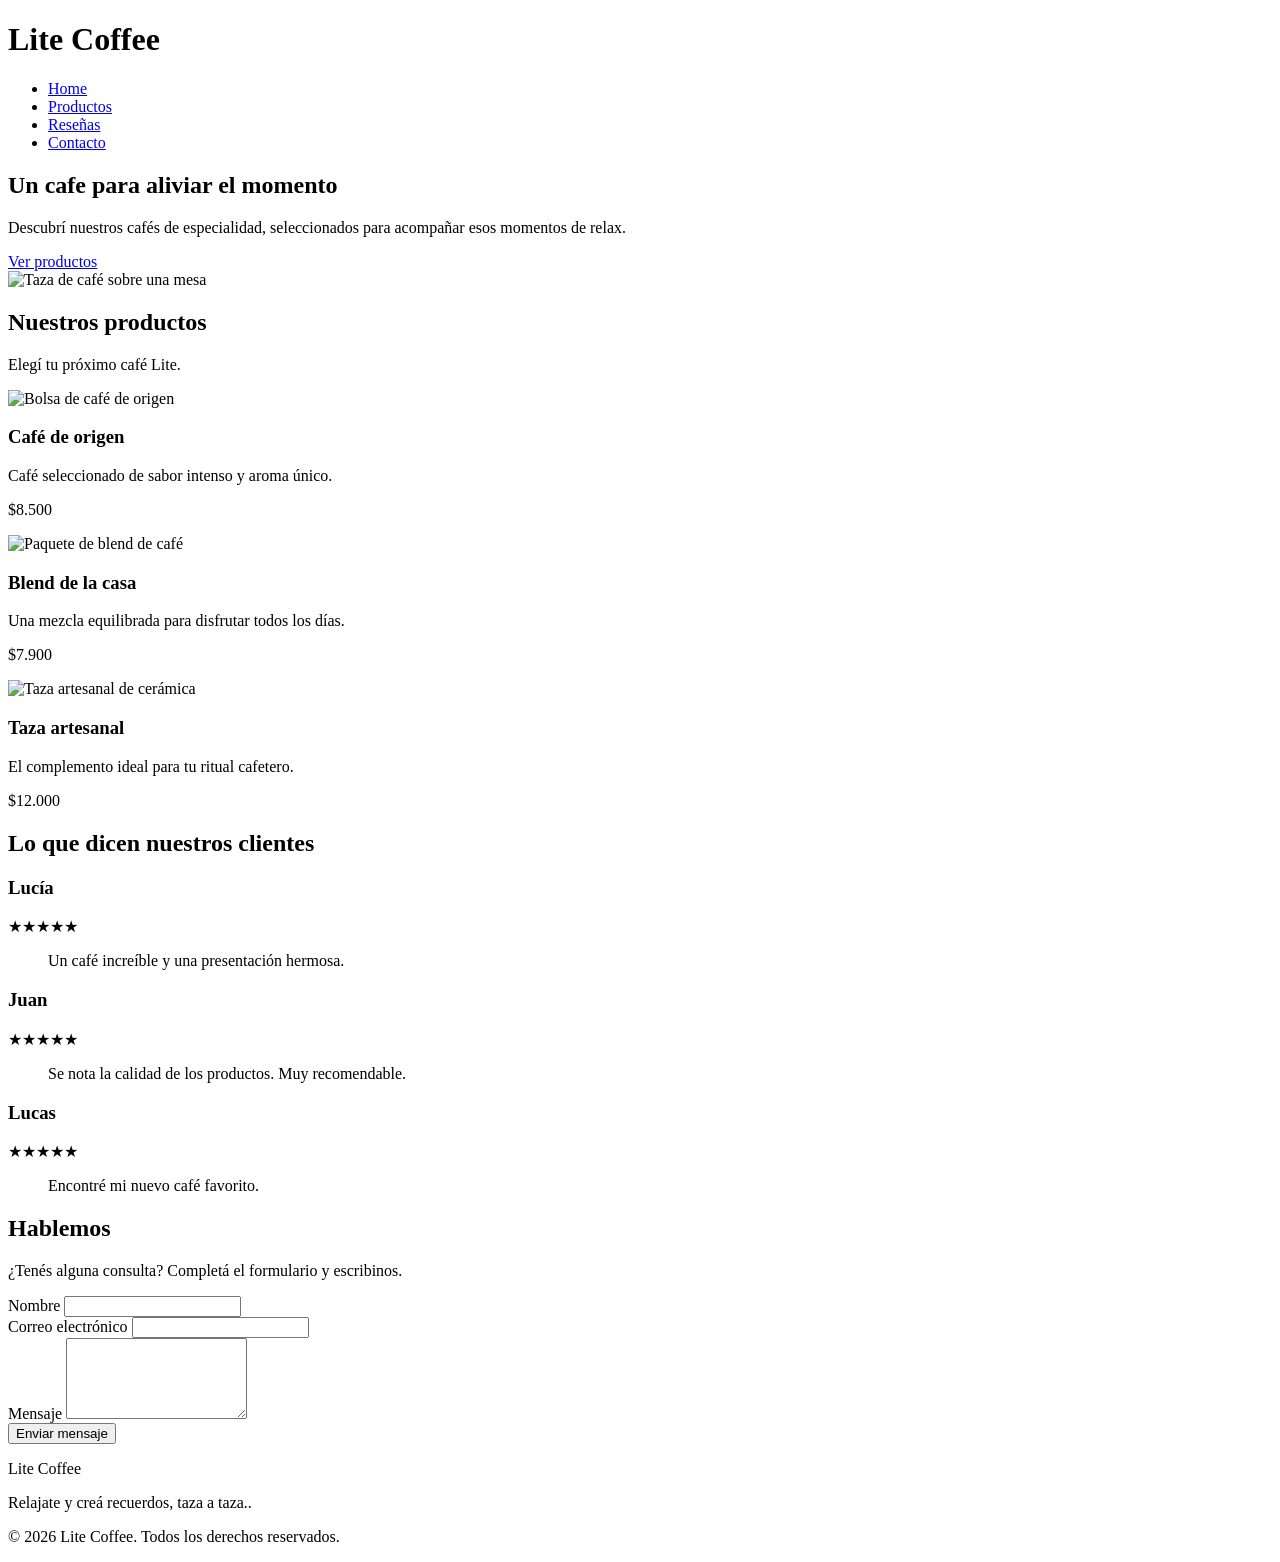
==== index.html @ 4a25fc3e "esqueleto html hecho" ====
<!DOCTYPE html>
<html lang="en">
<head>
    <meta charset="UTF-8">
    <meta name="viewport" content="width=device-width, initial-scale=1.0">
    <title>Lite Coffee, Cafes para aliviar el momento</title>
    <!-- Archivo CSS externo -->
    <link rel="stylesheet" href="styles.css">
</head>

<body>

    <header>
        <h1>Lite Coffee</h1>
        <nav>
            <ul>
                <li><a href="#home">Home</a></li>
                <li><a href="#productos">Productos</a></li>
                <li><a href="#resenas">Reseñas</a></li>
                <li><a href="#contacto">Contacto</a></li>
            </ul>
        </nav>
    </header>
    <main>
        <section id="home" class="home">
            <div class="home contenido">
                <h1>Un cafe para aliviar el momento</h1>
                <p>
                    Descubrí nuestros cafés de especialidad,
                    seleccionados para acompañar esos momentos de relax.
                </p>

                <a href="#productos" class="boton">
                    Ver productos
                </a>
            </div>

            <div class="inicio-imagen">
                <img src="img/cafe-portada.jpg"
                    alt="Taza de café sobre una mesa">
            </div>


        <!-- PRODUCTOS: SE ORGANIZARÁ CON FLEXBOX -->
        <section id="productos" class="productos">
            <h2>Nuestros productos</h2>

            <p>Elegí tu próximo café Lite.</p>

            <div class="productos-container">

                <article class="card">
                    <img src="img/cafe-origen.jpg"
                        alt="Bolsa de café de origen">

                    <div class="card-contenido">
                        <h3>Café de origen</h3>
                        <p>Café seleccionado de sabor intenso y aroma único.</p>
                        <p class="precio">$8.500</p>
                    </div>
                </article>

                <article class="card">
                    <img src="img/blend-casa.jpg"
                        alt="Paquete de blend de café">

                    <div class="card-contenido">
                        <h3>Blend de la casa</h3>
                        <p>Una mezcla equilibrada para disfrutar todos los días.</p>
                        <p class="precio">$7.900</p>
                    </div>
                </article>

                <article class="card">
                    <img src="img/taza.jpg"
                        alt="Taza artesanal de cerámica">

                    <div class="card-contenido">
                        <h3>Taza artesanal</h3>
                        <p>El complemento ideal para tu ritual cafetero.</p>
                        <p class="precio">$12.000</p>
                    </div>
                </article>

            </div>
        </section>


        <!-- RESEÑAS: SE ORGANIZARÁ CON CSS GRID -->
        <section id="resenas" class="resenas">
            <h2>Lo que dicen nuestros clientes</h2>

            <div class="resenas-container">

                <article class="resena">
                    <h3>Lucía</h3>
                    <p>★★★★★</p>
                    <blockquote>
                        Un café increíble y una presentación hermosa.
                    </blockquote>
                </article>

                <article class="resena">
                    <h3>Juan</h3>
                    <p>★★★★★</p>
                    <blockquote>
                        Se nota la calidad de los productos. Muy recomendable.
                    </blockquote>
                </article>

                <article class="resena">
                    <h3>Lucas</h3>
                    <p>★★★★★</p>
                    <blockquote>
                        Encontré mi nuevo café favorito.
                    </blockquote>
                </article>

            </div>
        </section>


        <!-- CONTACTO: FORMULARIO CON FORMSPREE -->
        <section id="contacto" class="contacto">
            <h2>Hablemos</h2>

            <p>
                ¿Tenés alguna consulta? Completá el formulario
                y escribinos.
            </p>

            <form action="https://formspree.io/f/TU_ID"
                method="POST">

                <div class="campo">
                    <label for="nombre">Nombre</label>
                    <input type="text"
                        id="nombre"
                        name="nombre"
                        required>
                </div>

                <div class="campo">
                    <label for="email">Correo electrónico</label>
                    <input type="email"
                        id="email"
                        name="email"
                        required>
                </div>

                <div class="campo">
                    <label for="mensaje">Mensaje</label>
                    <textarea id="mensaje"
                            name="mensaje"
                            rows="5"
                            required></textarea>
                </div>

                <button type="submit">Enviar mensaje</button>

            </form>
        </section>

    </main>


    <!-- PIE DE PÁGINA -->
    <footer>
        <p class="logo">Lite Coffee</p>

        <p>Relajate y creá recuerdos, taza a taza..</p>

        <p>&copy; 2026 Lite Coffee. Todos los derechos reservados.</p>
    </footer>

</body>

</html>
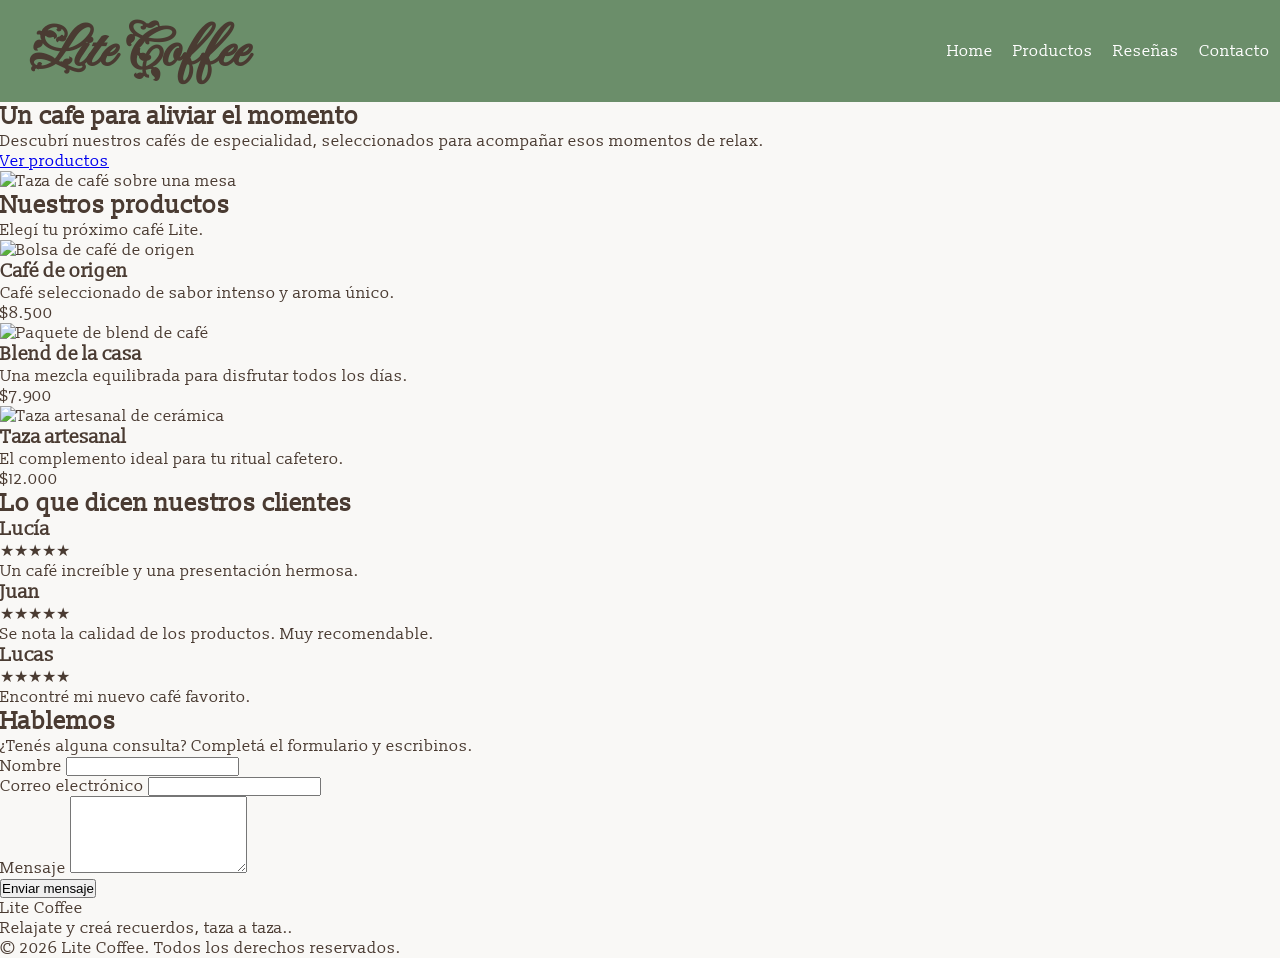
==== commit f4d672bc: "Hecho header" ====
--- a/index.html
+++ b/index.html
@@ -6,6 +6,10 @@
     <title>Lite Coffee, Cafes para aliviar el momento</title>
     <!-- Archivo CSS externo -->
     <link rel="stylesheet" href="styles.css">
+    <!-- Archivo Google fonts externo -->
+    <link rel="preconnect" href="https://fonts.googleapis.com">
+    <link rel="preconnect" href="https://fonts.gstatic.com" crossorigin>
+    <link href="https://fonts.googleapis.com/css2?family=Fleur+De+Leah&family=Slabo+13px&display=swap" rel="stylesheet">
 </head>
 
 <body>
--- a/styles.css
+++ b/styles.css
@@ -0,0 +1,55 @@
+:root {
+    --color-fondo: #F9F8F6;
+    --color-texto: #4A3B32;
+    --color-acento: #6B8E6A;
+    --color-secundario: #C88A58;
+    --color-blanco: #FFFFFF;
+}
+.slabo-13px-regular {
+    font-family: "Slabo 13px", serif;
+    font-weight: 400;
+    font-style: normal;
+}
+.fleur-de-leah-regular {
+  font-family: "Fleur De Leah", cursive;
+  font-weight: 400;
+  font-style: normal;
+}
+
+*{
+    box-sizing:border-box;
+    margin: 0;
+    padding: 0;
+}
+
+body{
+    background-color: var(--color-fondo);
+    font-family: "Slabo 13px";
+    color: var(--color-texto);
+}
+/*Header y nav*/
+
+header{
+    background-color: var(--color-acento);
+    display:flex;
+    justify-content: space-between;
+    align-items:center;
+    padding: 10px;
+}
+header h1{
+    font-family: "Fleur De Leah";
+    font-size: 60px;
+    padding-left: 20px;
+}
+header nav ul{
+    display:flex;
+    list-style:none;
+    gap: 20px;
+}
+header nav a{
+    text-decoration: none;
+    color: var(--color-blanco);
+}
+header nav a:hover {
+    color: var(--color-texto);
+}
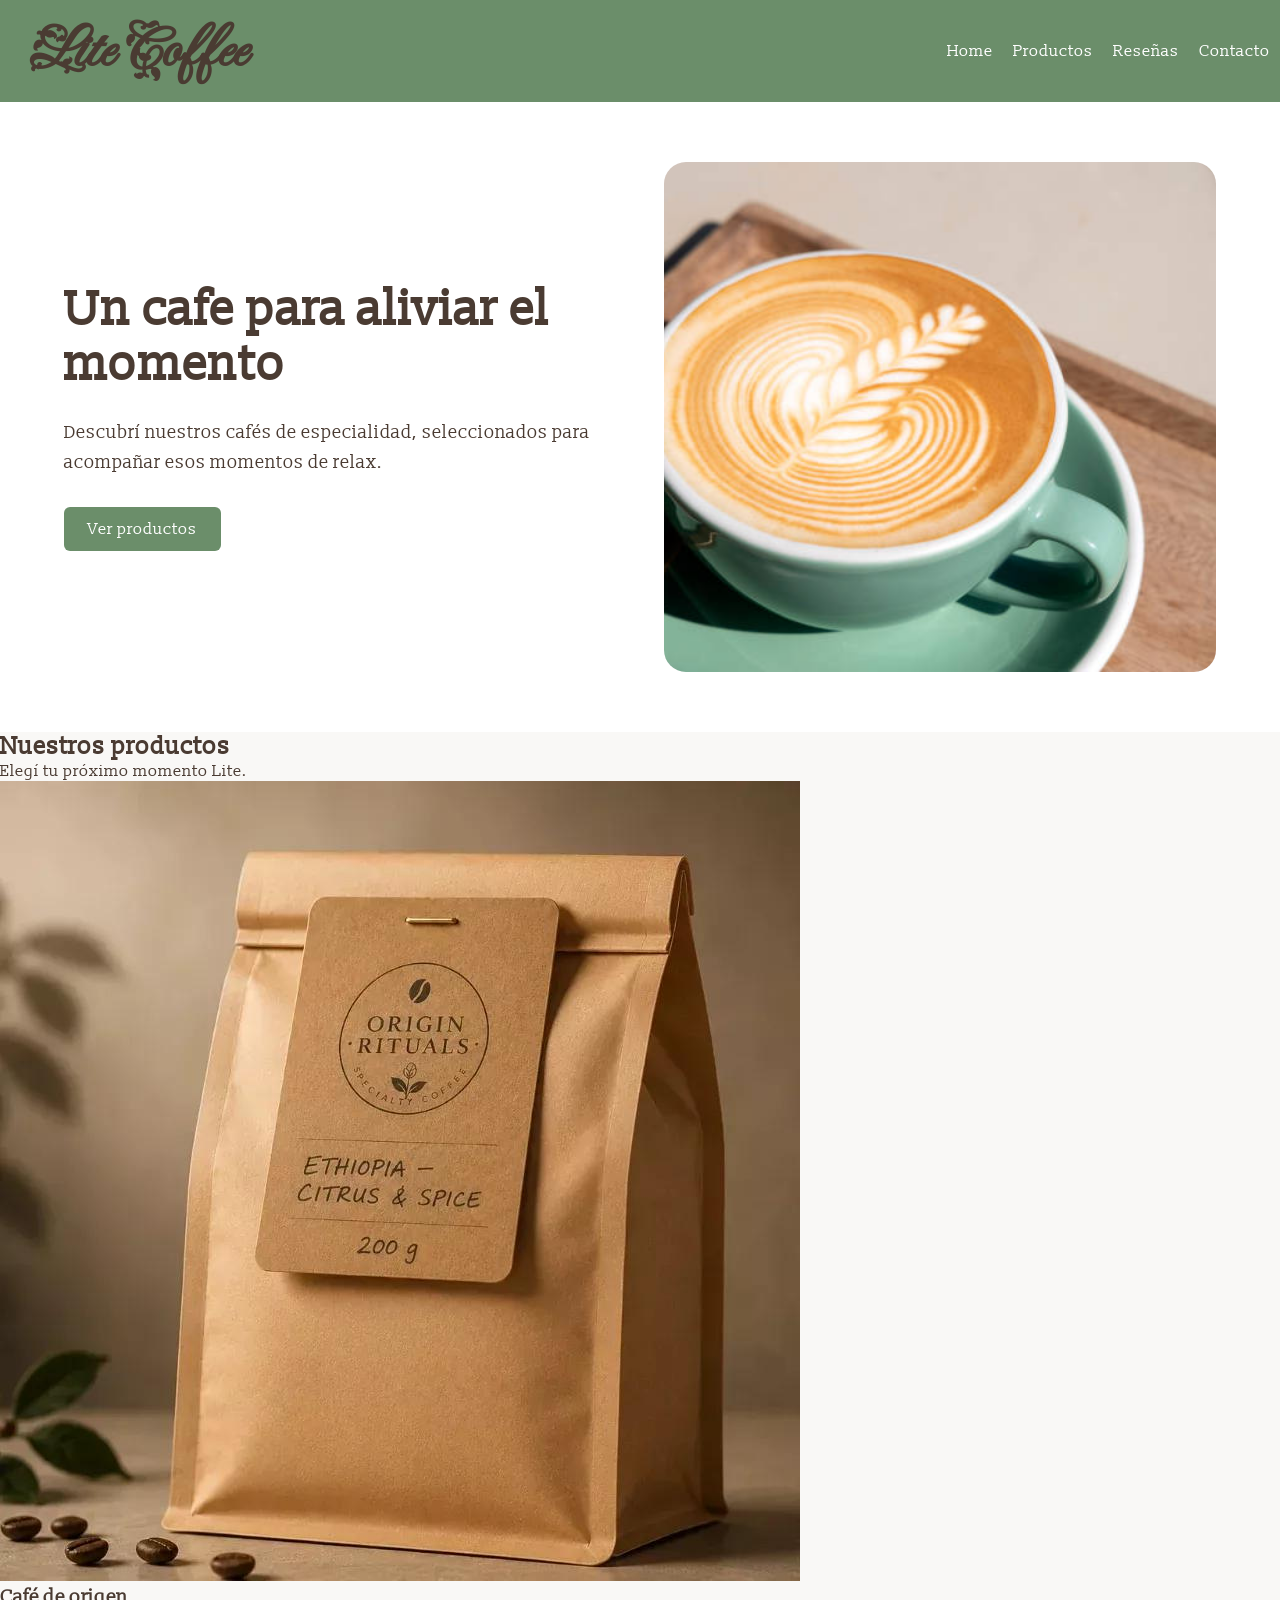
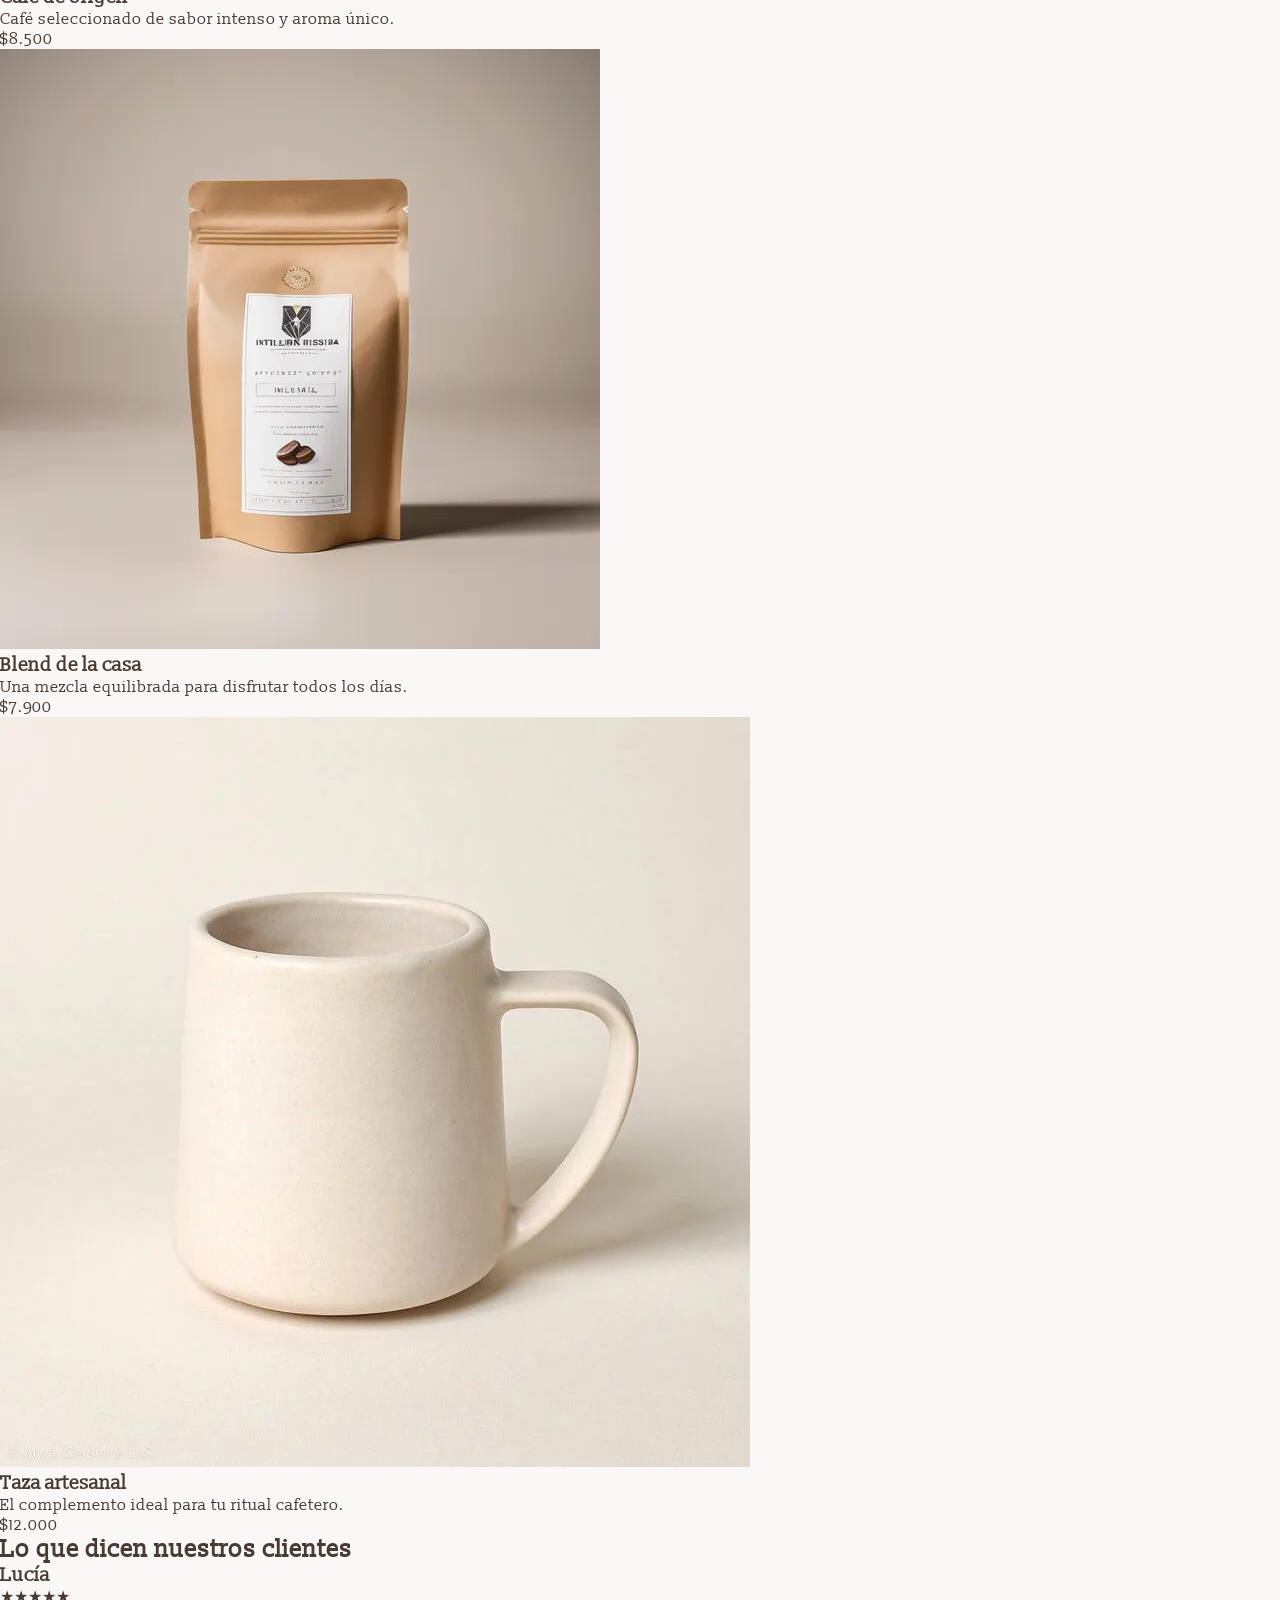
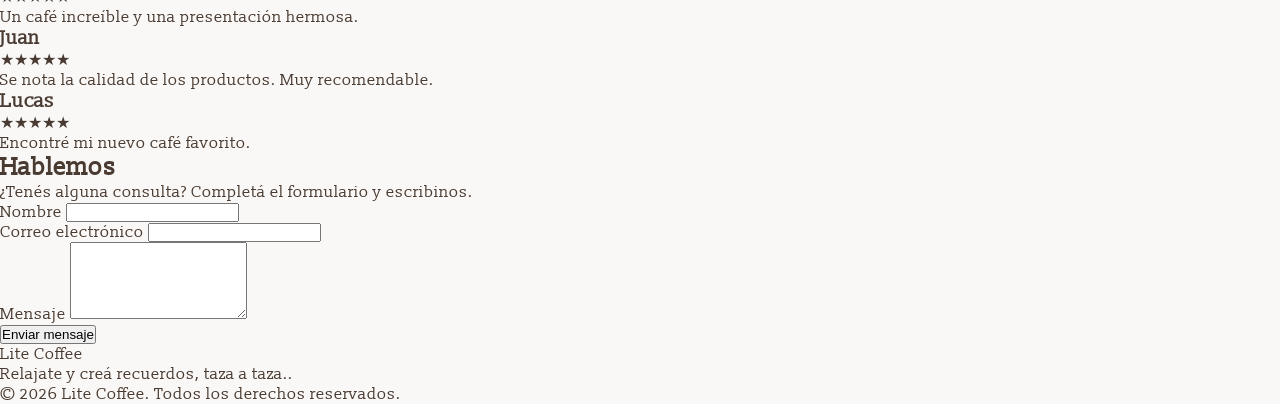
==== commit 8185661d: "Agregada seccion de home" ====
--- a/index.html
+++ b/index.html
@@ -26,32 +26,35 @@
         </nav>
     </header>
     <main>
-        <section id="home" class="home">
-            <div class="home contenido">
-                <h1>Un cafe para aliviar el momento</h1>
-                <p>
-                    Descubrí nuestros cafés de especialidad,
-                    seleccionados para acompañar esos momentos de relax.
-                </p>
+        
+            <section id="home" class="home">
+                <div class="home_contenedor">
+                    <div class="home_contenido">
+                        <h1>Un cafe para aliviar el momento</h1>
+                        <p>
+                            Descubrí nuestros cafés de especialidad,
+                            seleccionados para acompañar esos momentos de relax.
+                        </p>
 
-                <a href="#productos" class="boton">
-                    Ver productos
-                </a>
-            </div>
+                        <a href="#productos" class="boton">
+                            Ver productos
+                        </a>
+                    </div>
 
-            <div class="inicio-imagen">
-                <img src="img/cafe-portada.jpg"
-                    alt="Taza de café sobre una mesa">
-            </div>
-
+                    <div class="inicio_imagen">
+                        <img src="img/cafe-portada.jpg"
+                            alt="Taza de café sobre una mesa">
+                    </div>
+                </div>
+            </section>
 
         <!-- PRODUCTOS: SE ORGANIZARÁ CON FLEXBOX -->
         <section id="productos" class="productos">
             <h2>Nuestros productos</h2>
 
-            <p>Elegí tu próximo café Lite.</p>
+            <p class="subtitulo">Elegí tu próximo momento Lite.</p>
 
-            <div class="productos-container">
+            <div class="productos_container">
 
                 <article class="card">
                     <img src="img/cafe-origen.jpg"
--- a/styles.css
+++ b/styles.css
@@ -16,7 +16,7 @@
   font-style: normal;
 }
 
-*{
+* {
     box-sizing:border-box;
     margin: 0;
     padding: 0;
@@ -27,6 +27,7 @@
     font-family: "Slabo 13px";
     color: var(--color-texto);
 }
+
 /*Header y nav*/
 
 header{
@@ -52,4 +53,60 @@
 }
 header nav a:hover {
     color: var(--color-texto);
-}+}
+
+/* Home */
+
+.home {
+    background-color: var(--color-blanco);
+}
+
+.home_contenedor {
+    display: flex;
+    justify-content: space-between;
+    align-items: center;
+    gap: 48px;
+
+    max-width: 1200px;
+    min-height: 70vh;
+    margin: 0 auto;
+    padding: 48px 24px;
+}
+
+.home_contenido {
+    flex: 1;
+}
+
+.home_contenido h1 {
+    font-size: 48px;
+    line-height: 1.15;
+    margin-bottom: 24px;
+}
+
+.home_contenido p {
+    font-size: 18px;
+    line-height: 1.7;
+    margin-bottom: 28px;
+}
+
+.boton {
+    display: inline-block;
+    background-color: var(--color-acento);
+    color: var(--color-blanco);
+    text-decoration: none;
+    padding: 12px 24px;
+    border-radius: 6px;
+}
+
+.inicio_imagen {
+    flex: 1;
+    min-width: 0;
+}
+
+.inicio_imagen img {
+    display: block;
+    width: 100%;
+    height: 510px;
+    object-fit: cover;
+    border-radius: 22px;
+}
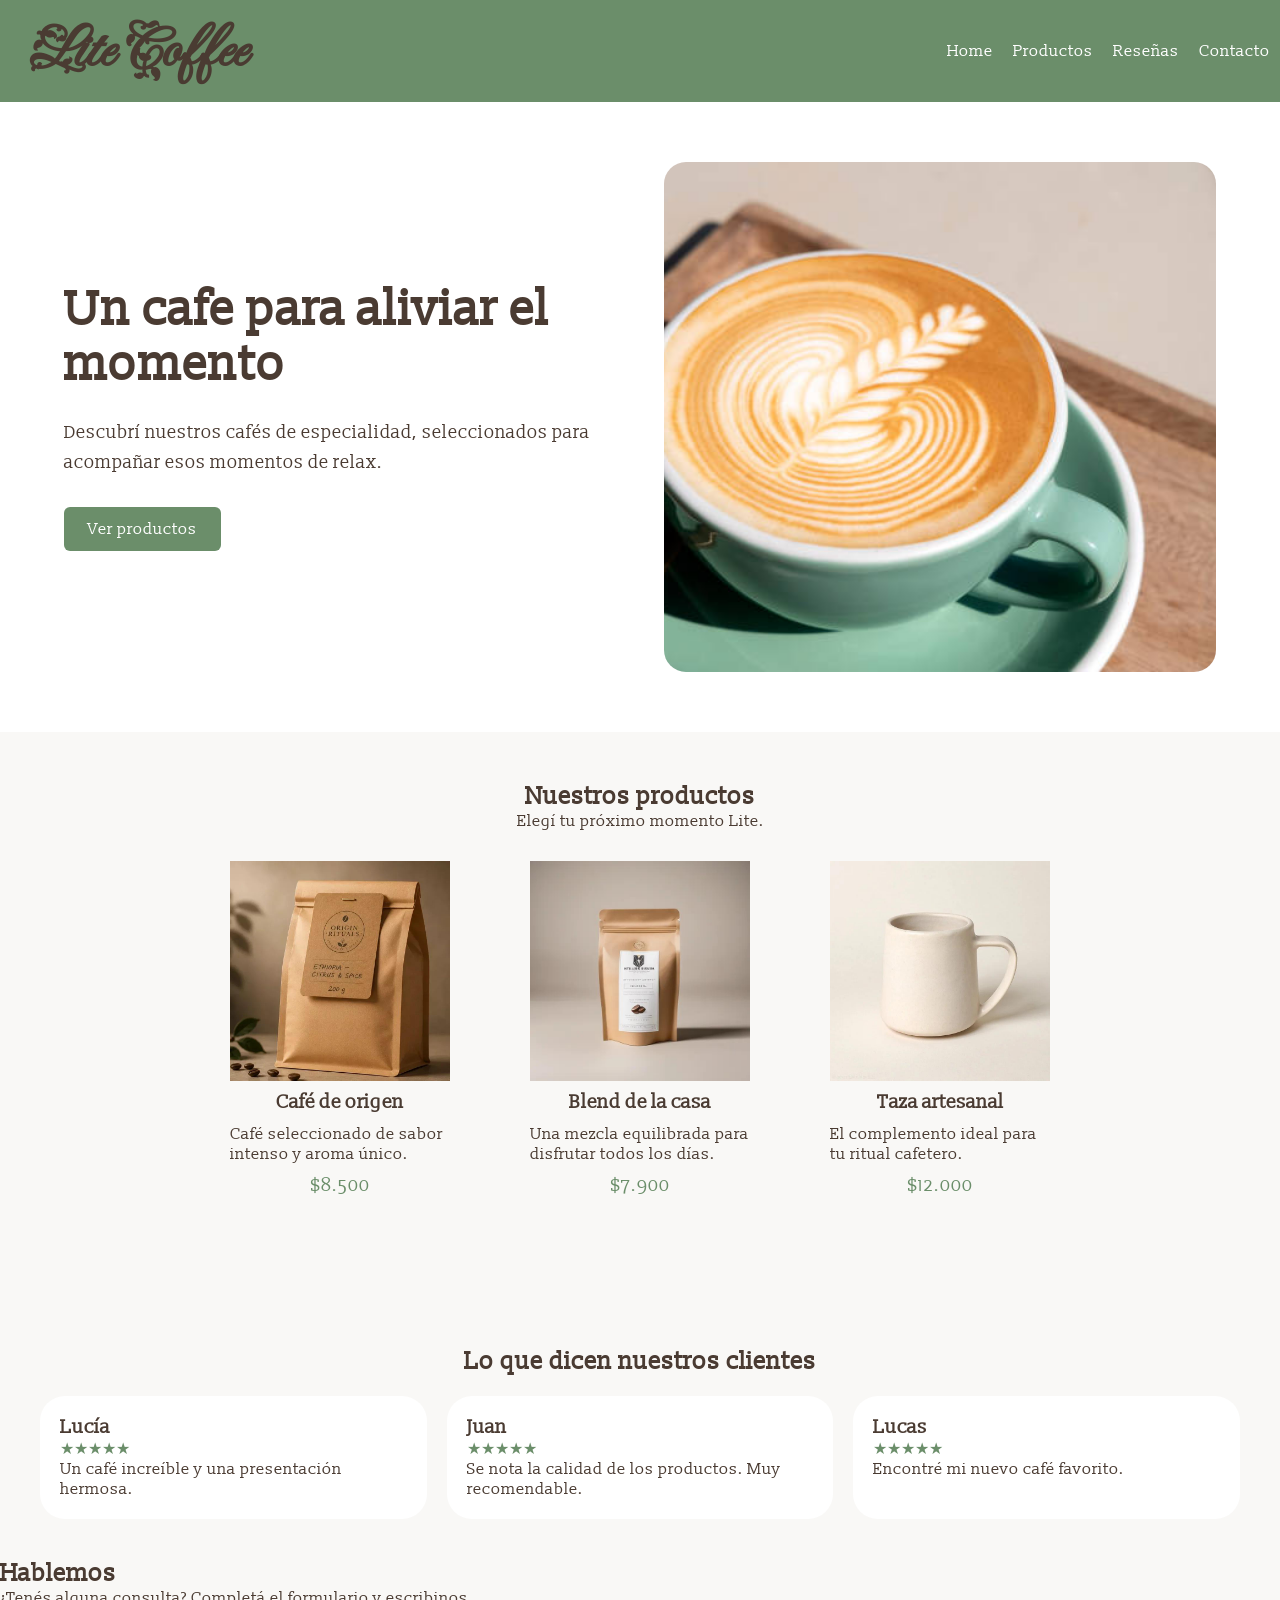
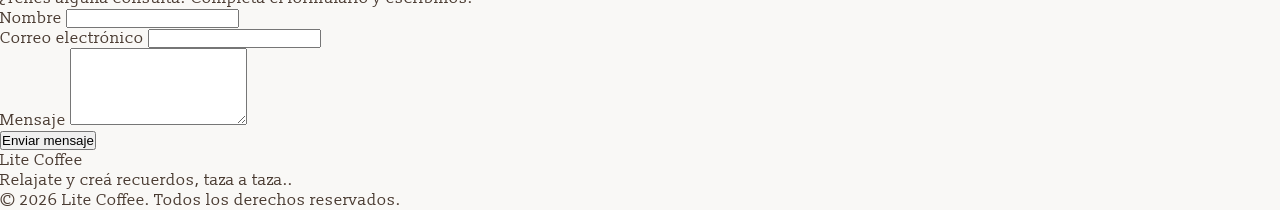
==== commit f4e037c2: "Productos y reseñas terminados + animaciones simples" ====
--- a/index.html
+++ b/index.html
@@ -1,5 +1,5 @@
 <!DOCTYPE html>
-<html lang="en">
+<html lang="es">
 <head>
     <meta charset="UTF-8">
     <meta name="viewport" content="width=device-width, initial-scale=1.0">
@@ -97,7 +97,7 @@
         <section id="resenas" class="resenas">
             <h2>Lo que dicen nuestros clientes</h2>
 
-            <div class="resenas-container">
+            <div class="resenas_container">
 
                 <article class="resena">
                     <h3>Lucía</h3>
--- a/styles.css
+++ b/styles.css
@@ -110,3 +110,78 @@
     object-fit: cover;
     border-radius: 22px;
 }
+/*Productos*/
+.productos{
+    padding-bottom: 50px;
+    padding-top: 50px;
+}
+.productos h2{
+    text-align: center;
+}
+.subtitulo{
+    text-align: center;
+}
+.productos_container{
+    justify-content: center;
+    display: flex;
+    gap: 20px;
+    flex-wrap: wrap;
+}
+.card{
+    padding: 30px;
+    width: 280px;
+}
+.card img {
+    display: block;
+    width: 100%;
+    height: 220px;
+    object-fit: cover;
+}
+/*Productos animaciones*/
+.card img{
+    transition: transform 0.3s ease; 
+}
+.card img:hover {
+    transform: scale(1.1); 
+}
+.card:hover{
+    color:#6B8E6A;
+}
+/*Productos animaciones*/
+
+.card h3{
+    text-align: center;
+    padding: 10px;
+}
+.precio{
+    text-align: center;
+    padding: 10px;
+    color: var(--color-acento);
+    font-size: large;
+}
+
+/*Reseñas*/
+.resenas h2{
+    text-align: center;
+    padding: 20px;
+}
+.resenas{
+    padding: 40px;
+}
+.resena{
+    background-color: var(--color-blanco);
+    padding: 20px;
+    transition: transform 0.3s ease; 
+    border-radius: 25px;
+}
+.resena:hover{
+    transform: scale(1.05); 
+}
+.resenas_container{
+    display: grid;
+    grid-template-columns: repeat(3,1fr);
+    gap: 20px;
+}
+.resena p{
+    color: var(--color-acento);
+}
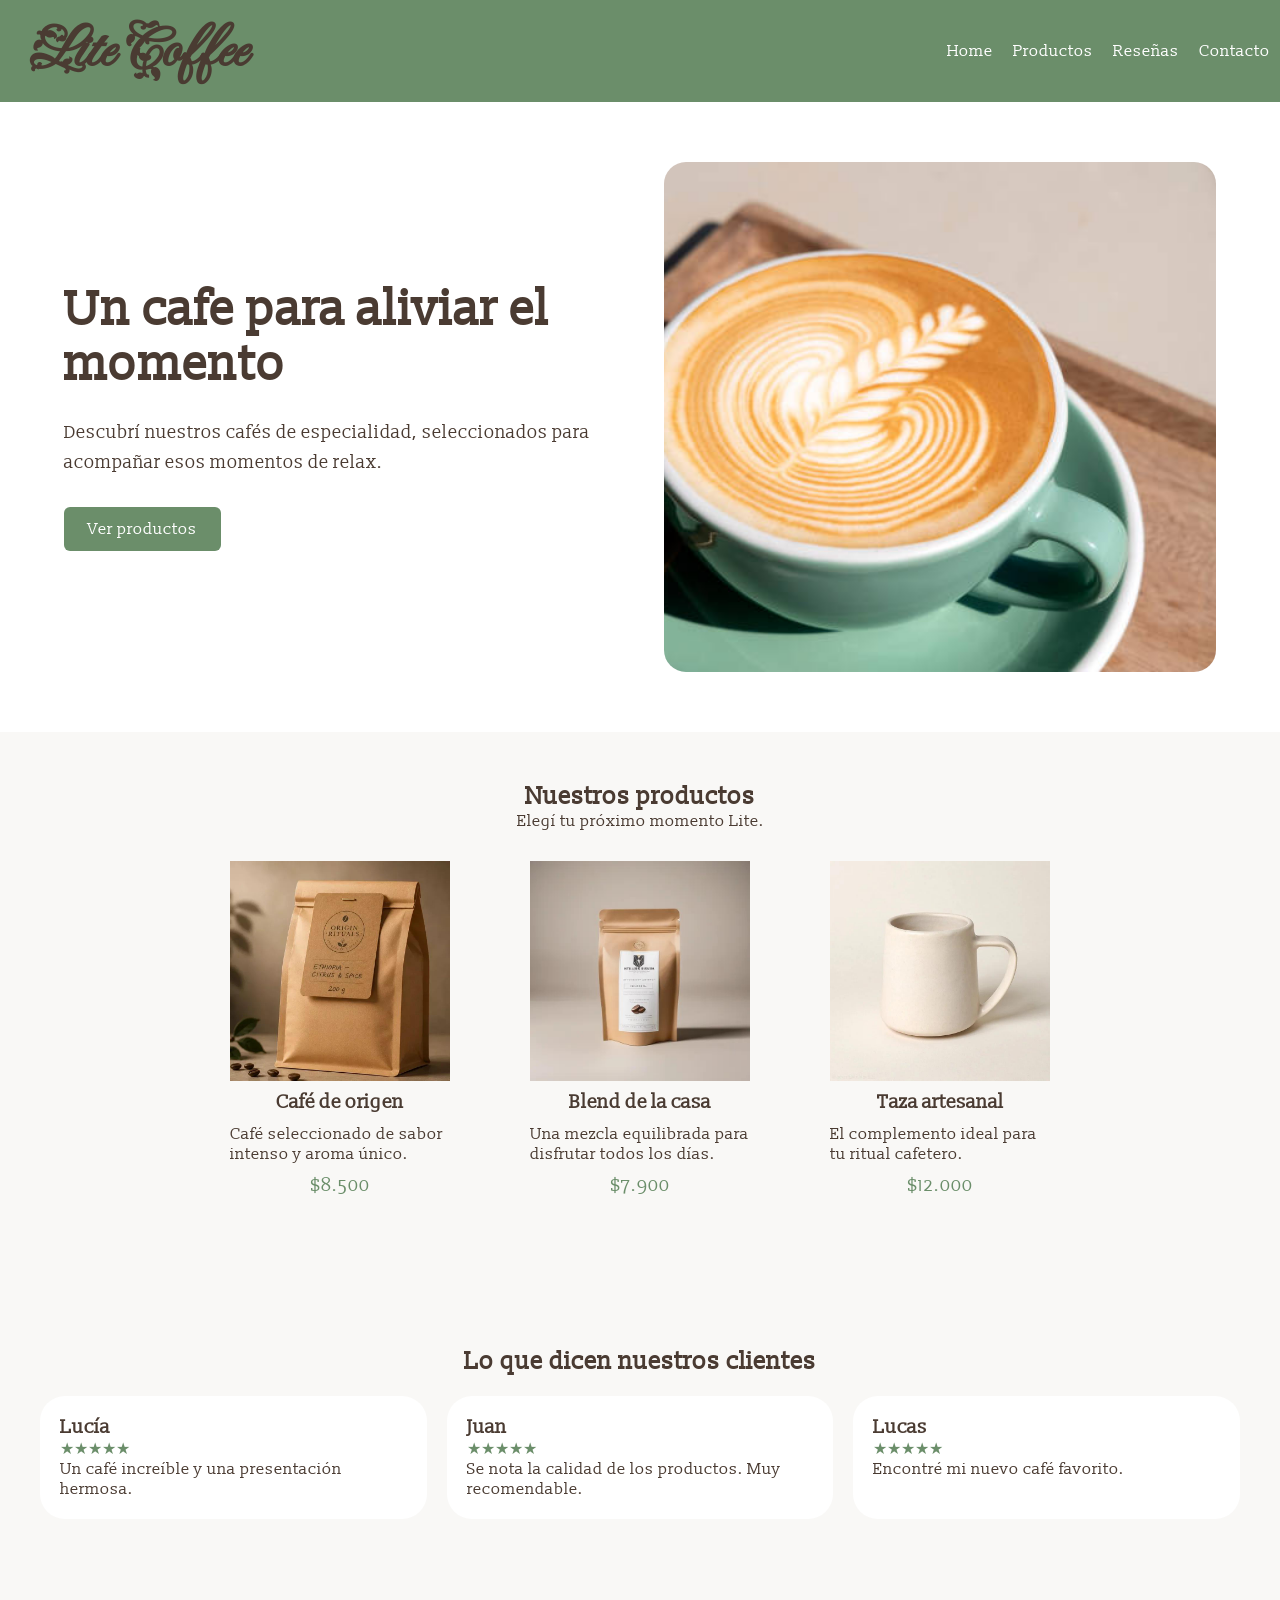
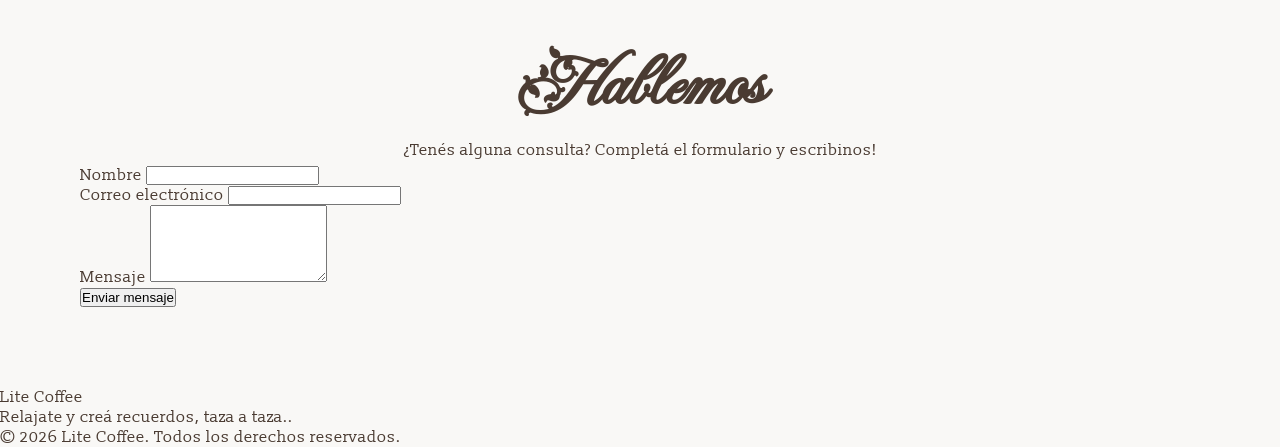
==== commit 9809f40e: "Seccion contacto en proceso" ====
--- a/index.html
+++ b/index.html
@@ -133,10 +133,10 @@
 
             <p>
                 ¿Tenés alguna consulta? Completá el formulario
-                y escribinos.
+                y escribinos!
             </p>
 
-            <form action="https://formspree.io/f/TU_ID"
+            <form class="contacto_container" action="https://formspree.io/f/TU_ID"
                 method="POST">
 
                 <div class="campo">
--- a/styles.css
+++ b/styles.css
@@ -174,9 +174,11 @@
     transition: transform 0.3s ease; 
     border-radius: 25px;
 }
+/*Reseñas animaciones*/
 .resena:hover{
     transform: scale(1.05); 
 }
+/*Reseñas animaciones*/
 .resenas_container{
     display: grid;
     grid-template-columns: repeat(3,1fr);
@@ -184,4 +186,22 @@
 }
 .resena p{
     color: var(--color-acento);
+}
+
+/*Contacto*/
+.contacto{
+    padding: 80px;
+}
+.contacto h2{
+    text-align: center;
+    font-family: "Fleur de Leah";
+    font-size: 70px;
+}
+.contacto p{
+    text-align: center;
+    padding: 5px;
+}
+.contacto_container{
+    border-color: var(--color-texto);
+    border-radius: 50px;
 }
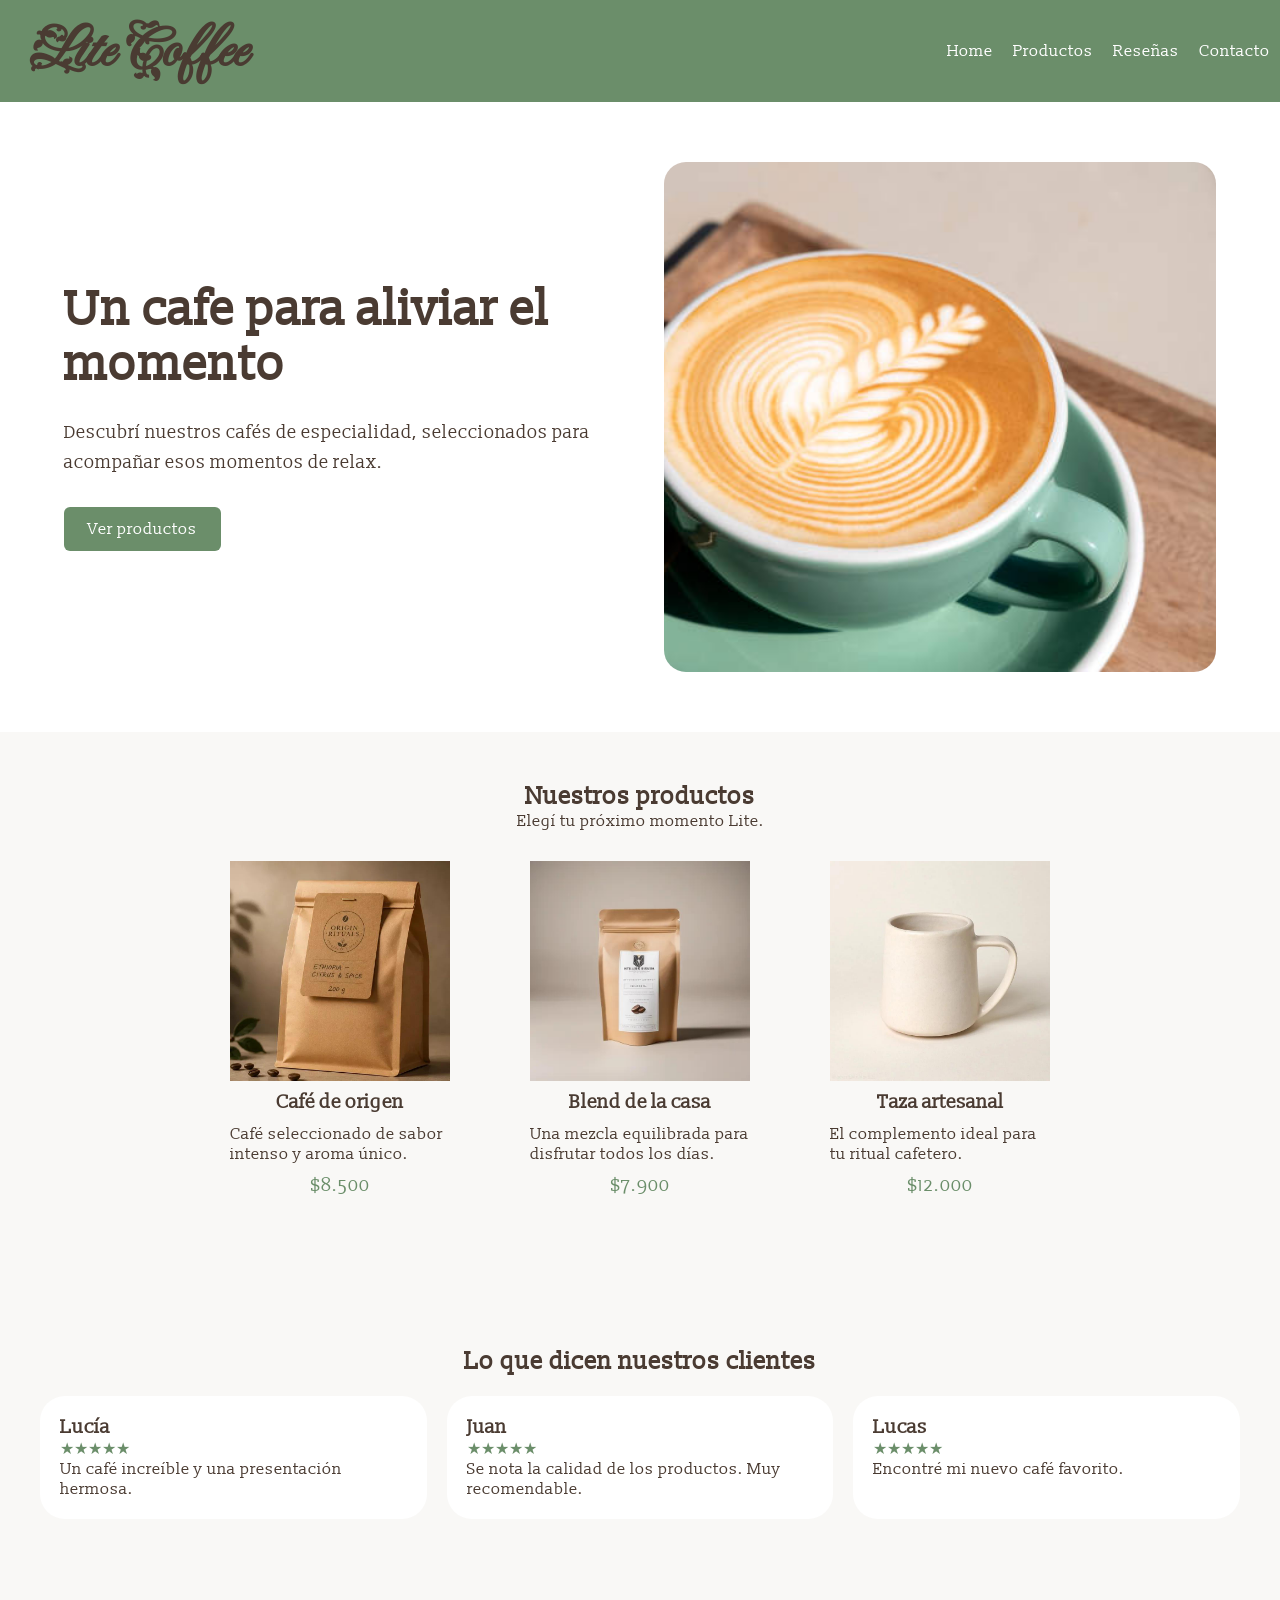
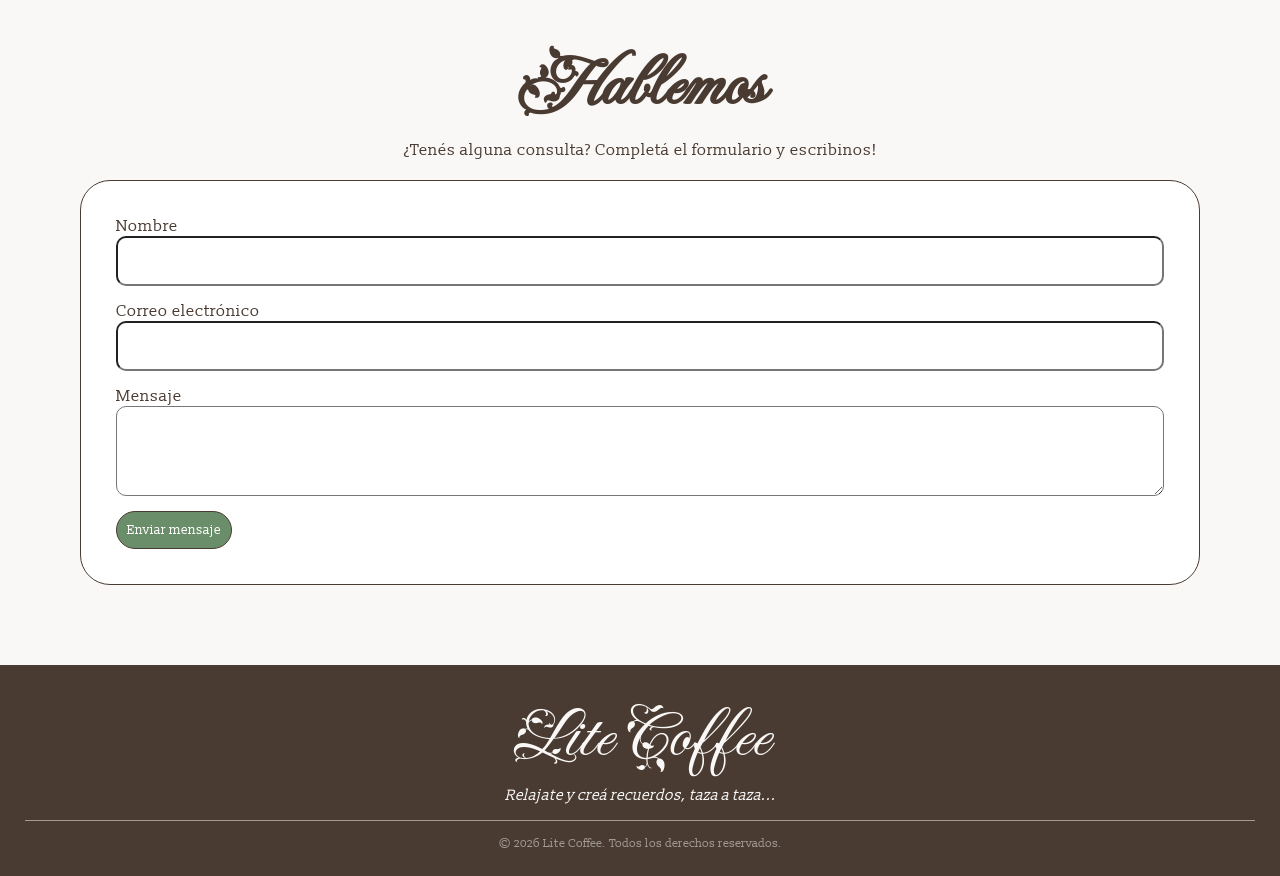
==== commit 1fcb4f2f: "Footer terminado, media queries pendiente" ====
--- a/index.html
+++ b/index.html
@@ -175,9 +175,9 @@
     <footer>
         <p class="logo">Lite Coffee</p>
 
-        <p>Relajate y creá recuerdos, taza a taza..</p>
+        <p class="logo_subtitle">Relajate y creá recuerdos, taza a taza...</p>
 
-        <p>&copy; 2026 Lite Coffee. Todos los derechos reservados.</p>
+        <p class="logo_final">&copy; 2026 Lite Coffee. Todos los derechos reservados.</p>
     </footer>
 
 </body>
--- a/styles.css
+++ b/styles.css
@@ -200,8 +200,72 @@
 .contacto p{
     text-align: center;
     padding: 5px;
+    padding-bottom: 20px;
 }
 .contacto_container{
     border-color: var(--color-texto);
-    border-radius: 50px;
+    border-radius: 30px;
+    background-color: var(--color-blanco);
+    max-width: 1600px;
+    margin: auto;
+    padding: 35px;
+    border: 1px solid;
+}
+.campo{
+    margin:auto;
+    padding-bottom: 15px;
+    display: flex;
+    flex-direction: column;
+}
+.contacto_container textarea,
+.contacto_container input{
+    width: 100%;
+    height: 50px;
+    padding: 8px;
+    border-radius: 10px;
+}
+.contacto_container textarea{
+    height: 90px;
+}
+
+.contacto_container button{
+    background-color: var(--color-acento);
+    color: var(--color-blanco);
+    padding: 10px;
+    border-radius: 20px;
+    border: var(--color-texto) solid 1px;
+    font-family: "Slabo 13px";
+}
+
+.contacto_container button:hover{
+    color: var(--color-texto);
+    background-color: #86a385;
+}
+.contacto_container textarea:hover,
+.contacto_container input:hover{
+    border-color:#5c534e
+}
+
+/*Footer*/
+
+footer{
+    background-color: var(--color-texto);
+    color: var(--color-fondo);
+    padding: 25px;
+    text-align: center;
+    font-size: 15px;
+}
+.logo{
+    font-family: "Fleur de Leah";
+    font-size: 70px;
+}
+.logo_subtitle{
+    padding-bottom: 15px;
+    font-style: italic;
+}
+.logo_final{
+    border-top: var(--color-fondo) solid 1px;
+    padding-top: 15px;
+    font-size: 12px;
+    opacity: 50%;
 }
